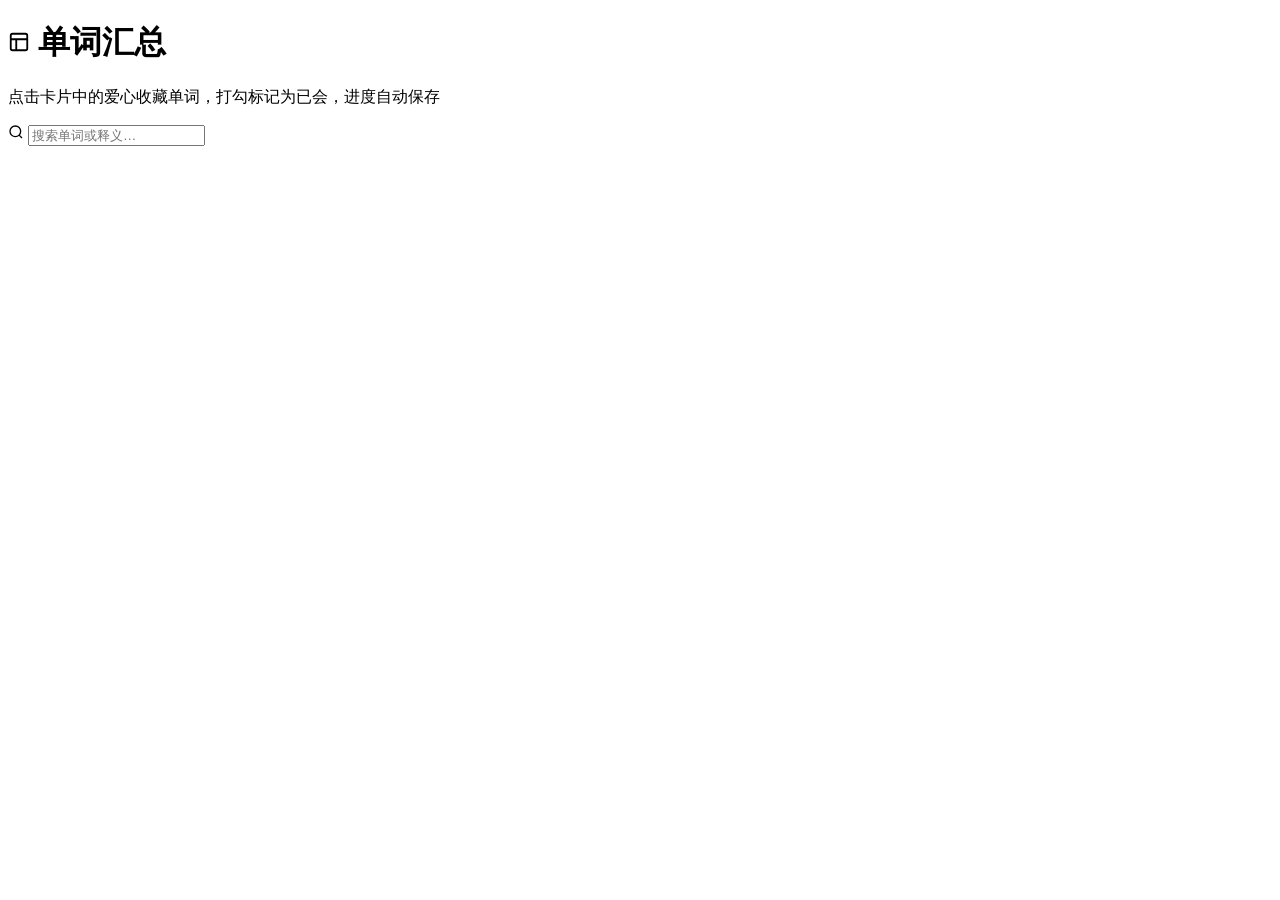
==== index.html @ 479fbe5a "feat: add index.html" ====
<!DOCTYPE html>
<html lang="zh-CN" data-theme="light">
<head>
  <meta charset="UTF-8">
  <meta name="viewport" content="width=device-width, initial-scale=1.0">
  <title>单词汇总 - 铁柱英语</title>
  <link rel="stylesheet" href="css/tokens.css">
  <link rel="stylesheet" href="css/base.css">
  <link rel="stylesheet" href="css/pages.css">
</head>
<body data-page="words">
  <main class="main">
    <div class="page-head">
      <h1 class="page-title">
        <svg width="22" height="22" viewBox="0 0 24 24" fill="none" stroke="currentColor" stroke-width="2"><rect x="3" y="3" width="18" height="18" rx="2"></rect><path d="M3 9h18M9 21V9"></path></svg>
        单词汇总
      </h1>
      <p class="page-desc">点击卡片中的爱心收藏单词，打勾标记为已会，进度自动保存</p>
    </div>

    <div class="stats-row" id="statsRow"></div>

    <div class="toolbar">
      <div class="search-box">
        <svg width="16" height="16" viewBox="0 0 24 24" fill="none" stroke="currentColor" stroke-width="2"><circle cx="11" cy="11" r="8"></circle><line x1="21" y1="21" x2="16.65" y2="16.65"></line></svg>
        <input type="text" class="search-input" id="searchInput" placeholder="搜索单词或释义…">
      </div>
      <div class="filter-chips" id="filterChips"></div>
    </div>

    <div class="word-grid" id="wordGrid"></div>
  </main>

  <script src="js/words.js"></script>
  <script src="js/store.js"></script>
  <script src="js/theme.js"></script>
  <script src="js/app.js"></script>
  <script src="js/layout.js"></script>
  <script src="js/index.js"></script>
</body>
</html>
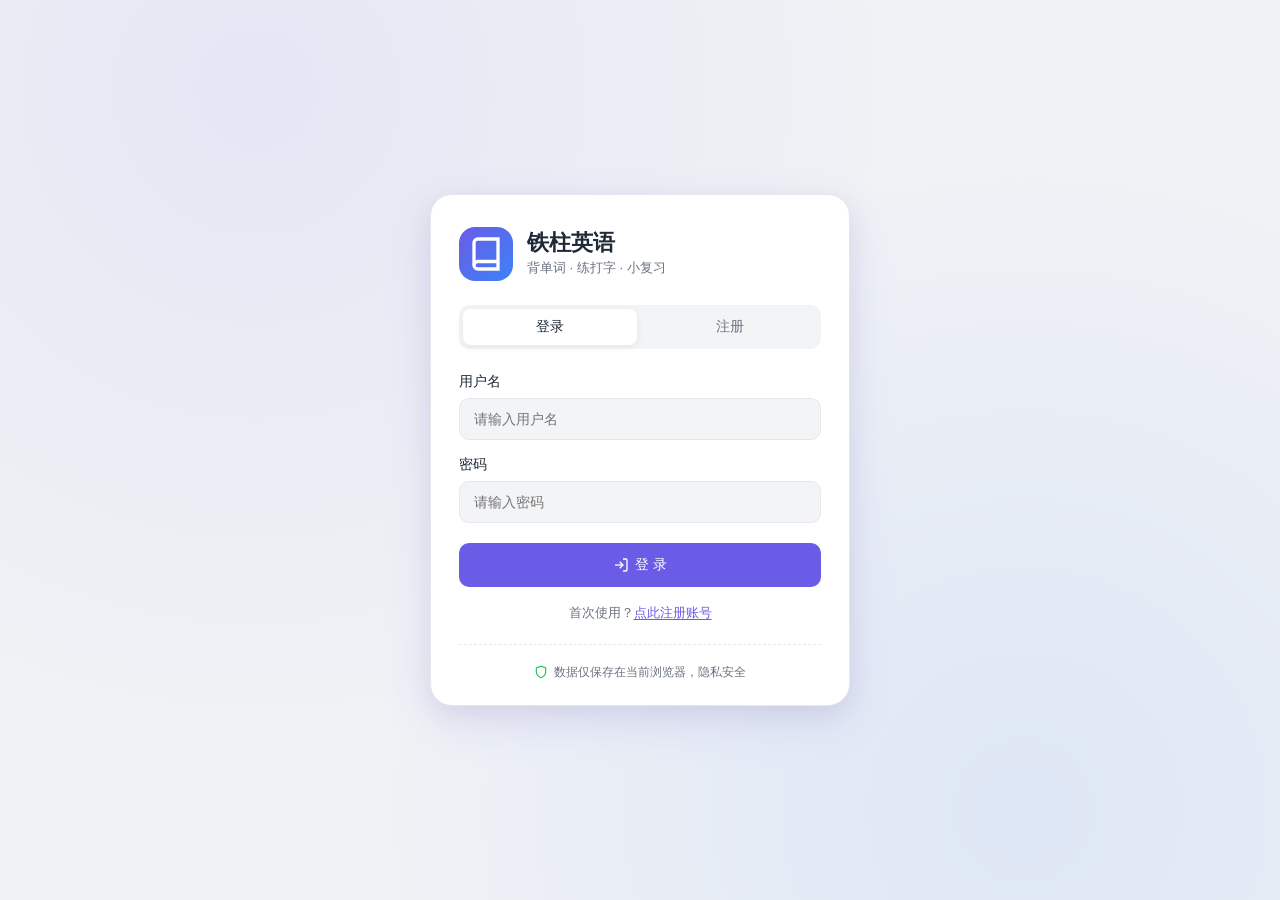
==== commit 18a91525: "chore: cache-bust store.js/layout.js/css refs with v=2" ====
--- a/index.html
+++ b/index.html
@@ -4,8 +4,8 @@
   <meta charset="UTF-8">
   <meta name="viewport" content="width=device-width, initial-scale=1.0">
   <title>单词汇总 - 铁柱英语</title>
-  <link rel="stylesheet" href="css/tokens.css">
-  <link rel="stylesheet" href="css/base.css">
+  <link rel="stylesheet" href="css/tokens.css?v=2">
+  <link rel="stylesheet" href="css/base.css?v=2">
   <link rel="stylesheet" href="css/pages.css">
 </head>
 <body data-page="words">
@@ -32,10 +32,10 @@
   </main>
 
   <script src="js/words.js"></script>
-  <script src="js/store.js"></script>
+  <script src="js/store.js?v=2"></script>
   <script src="js/theme.js"></script>
   <script src="js/app.js"></script>
-  <script src="js/layout.js"></script>
+  <script src="js/layout.js?v=2"></script>
   <script src="js/index.js"></script>
 </body>
 </html>
--- a/css/tokens.css
+++ b/css/tokens.css
@@ -0,0 +1,70 @@
+/* ============================================
+   铁柱英语 · 设计 Token（浅色 = 设计稿基准）
+   深色主题通过 data-theme="dark" 切换
+   ============================================ */
+
+:root,
+[data-theme="light"] {
+  --tz-background: #f0f2f5;          /* 主页面背景（采样自设计稿） */
+  --tz-foreground: #1f2937;          /* 主文本 */
+  --tz-card: #ffffff;                /* 卡片表面 */
+  --tz-primary: #6b5ce7;             /* 品牌紫 */
+  --tz-primary-hover: #5b4ed0;       /* 品牌紫 hover */
+  --tz-primary-foreground: #ffffff;  /* 主按钮上的文字 */
+  --tz-primary-soft: rgba(107, 92, 231, 0.08);   /* 品牌紫弱底 */
+  --tz-border: #e5e7eb;              /* 边框 */
+  --tz-muted: #6b7280;               /* 次要文本 */
+  --tz-muted-bg: #f3f4f6;            /* 弱底/输入框底 */
+  --tz-success: #22c55e;             /* 已会 · 绿 */
+  --tz-success-soft: rgba(34, 197, 94, 0.10);
+  --tz-warning: #f59e0b;             /* 副词标签 · 橙 */
+  --tz-warning-soft: rgba(245, 158, 11, 0.12);
+  --tz-danger: #ef4444;              /* 收藏/错误 · 红 */
+  --tz-danger-soft: rgba(239, 68, 68, 0.10);
+  --tz-info: #3b82f6;                /* 介词标签 · 蓝 */
+  --tz-info-soft: rgba(59, 130, 246, 0.10);
+  --tz-header: #ffffff;              /* 顶栏 */
+  --tz-shadow-card: 0 2px 8px rgba(0, 0, 0, 0.06);
+  --tz-shadow-lg: 0 8px 24px rgba(0, 0, 0, 0.08);
+  --tz-mask: rgba(17, 24, 39, 0.45);
+  --tz-radius-sm: 6px;
+  --tz-radius-md: 10px;
+  --tz-radius-lg: 16px;
+  --tz-radius-xl: 22px;
+  --tz-shadow-xl: 0 16px 48px rgba(107, 92, 231, 0.12), 0 8px 24px rgba(0, 0, 0, 0.06);
+  color-scheme: light;
+}
+
+[data-theme="dark"] {
+  --tz-background: #12131a;
+  --tz-foreground: #e6e8f0;
+  --tz-card: #1c1e29;
+  --tz-primary: #8278f5;
+  --tz-primary-hover: #948df8;
+  --tz-primary-foreground: #ffffff;
+  --tz-primary-soft: rgba(130, 120, 245, 0.14);
+  --tz-border: #2a2d3c;
+  --tz-muted: #9aa1b5;
+  --tz-muted-bg: #262938;
+  --tz-success: #3ddc84;
+  --tz-success-soft: rgba(61, 220, 132, 0.12);
+  --tz-warning: #fbbf24;
+  --tz-warning-soft: rgba(251, 191, 36, 0.14);
+  --tz-danger: #f87171;
+  --tz-danger-soft: rgba(248, 113, 113, 0.12);
+  --tz-info: #60a5fa;
+  --tz-info-soft: rgba(96, 165, 250, 0.12);
+  --tz-header: #1a1c26;
+  --tz-shadow-card: 0 2px 10px rgba(0, 0, 0, 0.35);
+  --tz-shadow-lg: 0 10px 28px rgba(0, 0, 0, 0.45);
+  --tz-shadow-xl: 0 16px 48px rgba(0, 0, 0, 0.6), 0 8px 24px rgba(0, 0, 0, 0.4);
+  --tz-mask: rgba(0, 0, 0, 0.6);
+  color-scheme: dark;
+}
+
+/* 主题切换的平滑过渡 */
+html.theme-anim,
+html.theme-anim body,
+html.theme-anim * {
+  transition: background-color 0.35s ease, border-color 0.35s ease, color 0.35s ease !important;
+}
--- a/css/base.css
+++ b/css/base.css
@@ -0,0 +1,662 @@
+/* ============================================
+   铁柱英语 · 基础样式 / 顶栏 / 通用组件
+   ============================================ */
+
+* {
+  box-sizing: border-box;
+}
+
+html {
+  -webkit-text-size-adjust: 100%;
+}
+
+body {
+  margin: 0;
+  font-family: -apple-system, BlinkMacSystemFont, "Segoe UI", Roboto, "Helvetica Neue", Arial, "PingFang SC", "Microsoft YaHei", sans-serif;
+  background: var(--tz-background);
+  color: var(--tz-foreground);
+  line-height: 1.5;
+  min-height: 100vh;
+}
+
+a {
+  color: inherit;
+  text-decoration: none;
+}
+
+button {
+  font-family: inherit;
+}
+
+svg {
+  flex-shrink: 0;
+}
+
+::selection {
+  background: var(--tz-primary-soft);
+}
+
+/* ---------- 顶栏（还原设计稿） ---------- */
+.header {
+  position: sticky;
+  top: 0;
+  z-index: 100;
+  background: var(--tz-header);
+  border-bottom: 1px solid var(--tz-border);
+  box-shadow: 0 1px 2px rgba(0, 0, 0, 0.03);
+}
+
+.header-inner {
+  max-width: 1200px;
+  margin: 0 auto;
+  height: 64px;
+  display: flex;
+  align-items: center;
+  justify-content: space-between;
+  gap: 12px;
+  padding: 0 24px;
+}
+
+.logo {
+  display: flex;
+  align-items: center;
+  gap: 8px;
+  font-weight: 700;
+  font-size: 18px;
+  color: var(--tz-primary);
+}
+
+.logo-icon {
+  width: 28px;
+  height: 28px;
+  background: var(--tz-primary);
+  color: #fff;
+  border-radius: 6px;
+  display: flex;
+  align-items: center;
+  justify-content: center;
+  font-size: 14px;
+}
+
+.nav {
+  display: flex;
+  align-items: center;
+  gap: 8px;
+}
+
+.nav a {
+  display: flex;
+  align-items: center;
+  gap: 6px;
+  padding: 8px 16px;
+  border-radius: 20px;
+  font-size: 14px;
+  color: var(--tz-muted);
+  transition: all 0.2s;
+  white-space: nowrap;
+}
+
+.nav a:hover {
+  color: var(--tz-primary);
+  background: var(--tz-primary-soft);
+}
+
+.nav a.active {
+  background: var(--tz-primary);
+  color: #fff;
+}
+
+.header-actions {
+  display: flex;
+  align-items: center;
+  gap: 10px;
+}
+
+/* 主题切换按钮 */
+.theme-toggle {
+  width: 36px;
+  height: 36px;
+  border-radius: 50%;
+  border: 1px solid var(--tz-border);
+  background: var(--tz-card);
+  color: var(--tz-muted);
+  display: flex;
+  align-items: center;
+  justify-content: center;
+  cursor: pointer;
+  transition: all 0.2s;
+}
+
+.theme-toggle:hover {
+  color: var(--tz-primary);
+  border-color: var(--tz-primary);
+  background: var(--tz-primary-soft);
+  transform: rotate(15deg);
+}
+
+.theme-toggle .icon-moon { display: none; }
+[data-theme="dark"] .theme-toggle .icon-moon { display: block; }
+[data-theme="dark"] .theme-toggle .icon-sun { display: none; }
+
+.user-status {
+  display: flex;
+  align-items: center;
+  gap: 8px;
+  font-size: 14px;
+  color: var(--tz-muted);
+  background: transparent;
+  border: none;
+  cursor: pointer;
+  padding: 2px 6px;
+  border-radius: var(--tz-radius-md);
+  transition: background 0.2s;
+}
+
+.user-status:hover { background: var(--tz-muted-bg); }
+.user-status:hover .user-avatar {
+  box-shadow: 0 0 0 3px var(--tz-primary-soft);
+}
+
+.user-avatar {
+  width: 32px;
+  height: 32px;
+  border-radius: 50%;
+  background: var(--tz-primary);
+  color: #fff;
+  display: flex;
+  align-items: center;
+  justify-content: center;
+  font-weight: 500;
+  transition: box-shadow 0.2s;
+}
+
+/* 汉堡按钮（移动端） */
+.menu-toggle {
+  display: none;
+  width: 38px;
+  height: 38px;
+  border-radius: var(--tz-radius-sm);
+  border: 1px solid var(--tz-border);
+  background: var(--tz-card);
+  color: var(--tz-foreground);
+  cursor: pointer;
+  align-items: center;
+  justify-content: center;
+}
+
+/* 移动端抽屉导航 */
+.mobile-nav {
+  display: none;
+  position: fixed;
+  inset: 0;
+  z-index: 200;
+}
+
+.mobile-nav.open {
+  display: block;
+}
+
+.mobile-nav-mask {
+  position: absolute;
+  inset: 0;
+  background: var(--tz-mask);
+  backdrop-filter: blur(2px);
+}
+
+.mobile-nav-panel {
+  position: absolute;
+  top: 0;
+  left: 0;
+  bottom: 0;
+  width: min(78vw, 300px);
+  background: var(--tz-card);
+  box-shadow: var(--tz-shadow-lg);
+  padding: 20px 16px;
+  display: flex;
+  flex-direction: column;
+  gap: 6px;
+  animation: slideIn 0.25s ease;
+}
+
+@keyframes slideIn {
+  from { transform: translateX(-16px); opacity: 0; }
+  to { transform: translateX(0); opacity: 1; }
+}
+
+.mobile-nav-panel .logo {
+  padding: 4px 10px 18px;
+}
+
+.mobile-nav-panel a {
+  display: flex;
+  align-items: center;
+  gap: 10px;
+  padding: 13px 14px;
+  border-radius: var(--tz-radius-md);
+  font-size: 15px;
+  color: var(--tz-muted);
+}
+
+.mobile-nav-panel a:hover { background: var(--tz-primary-soft); color: var(--tz-primary); }
+.mobile-nav-panel a.active { background: var(--tz-primary); color: #fff; }
+
+.mobile-logout {
+  margin-top: auto;
+  display: flex;
+  align-items: center;
+  gap: 10px;
+  padding: 13px 14px;
+  border-radius: var(--tz-radius-md);
+  font-size: 15px;
+  color: var(--tz-danger);
+  background: transparent;
+  border: 1px solid transparent;
+  cursor: pointer;
+}
+.mobile-logout:hover { background: var(--tz-danger-soft); }
+
+/* ---------- 用户下拉菜单 ---------- */
+.user-dropdown {
+  position: relative;
+}
+.user-btn {
+  display: flex;
+  align-items: center;
+  gap: 8px;
+  font-size: 14px;
+  color: var(--tz-muted);
+  background: transparent;
+  border: none;
+  cursor: pointer;
+  padding: 2px 6px;
+  border-radius: var(--tz-radius-md);
+  transition: background 0.2s;
+}
+.user-btn:hover { background: var(--tz-muted-bg); }
+.user-btn:hover .user-avatar {
+  box-shadow: 0 0 0 3px var(--tz-primary-soft);
+}
+
+.user-menu {
+  position: absolute;
+  right: 0;
+  top: calc(100% + 8px);
+  min-width: 170px;
+  background: var(--tz-card);
+  border: 1px solid var(--tz-border);
+  box-shadow: var(--tz-shadow-lg);
+  border-radius: var(--tz-radius-lg);
+  padding: 6px;
+  opacity: 0;
+  visibility: hidden;
+  transform: translateY(-4px);
+  transition: all 0.18s ease;
+  z-index: 102;
+}
+.user-menu.open {
+  opacity: 1;
+  visibility: visible;
+  transform: translateY(0);
+}
+.user-menu a,
+.user-menu button {
+  display: flex;
+  align-items: center;
+  gap: 10px;
+  width: 100%;
+  padding: 10px 12px;
+  border-radius: var(--tz-radius-sm);
+  font-size: 14px;
+  color: var(--tz-foreground);
+  background: transparent;
+  border: none;
+  cursor: pointer;
+  text-align: left;
+}
+.user-menu a:hover,
+.user-menu button:hover { background: var(--tz-primary-soft); color: var(--tz-primary); }
+.user-menu button#logoutBtn:hover { background: var(--tz-danger-soft); color: var(--tz-danger); }
+
+/* ---------- 登录页 ---------- */
+.auth-main {
+  min-height: 100vh;
+  display: flex;
+  align-items: center;
+  justify-content: center;
+  padding: 24px 16px;
+  background:
+    radial-gradient(circle at 20% 10%, var(--tz-primary-soft) 0%, transparent 50%),
+    radial-gradient(circle at 80% 90%, var(--tz-info-soft) 0%, transparent 50%),
+    var(--tz-background);
+}
+
+.auth-card {
+  width: 100%;
+  max-width: 420px;
+  background: var(--tz-card);
+  border: 1px solid var(--tz-border);
+  border-radius: var(--tz-radius-xl);
+  box-shadow: var(--tz-shadow-xl);
+  padding: 32px 28px 24px;
+}
+
+.auth-brand {
+  display: flex;
+  align-items: center;
+  gap: 14px;
+  margin-bottom: 24px;
+}
+.auth-logo {
+  width: 54px;
+  height: 54px;
+  border-radius: var(--tz-radius-lg);
+  background: linear-gradient(135deg, var(--tz-primary) 0%, var(--tz-info) 100%);
+  color: #fff;
+  display: flex;
+  align-items: center;
+  justify-content: center;
+  flex-shrink: 0;
+}
+.auth-title {
+  font-size: 22px;
+  font-weight: 700;
+  line-height: 1.2;
+}
+.auth-sub {
+  font-size: 13px;
+  color: var(--tz-muted);
+  margin-top: 2px;
+}
+
+.auth-tabs {
+  display: flex;
+  gap: 6px;
+  background: var(--tz-muted-bg);
+  border-radius: var(--tz-radius-md);
+  padding: 4px;
+  margin-bottom: 22px;
+}
+.auth-tab {
+  flex: 1;
+  padding: 9px 0;
+  background: transparent;
+  border: none;
+  border-radius: 8px;
+  font-size: 14px;
+  font-weight: 500;
+  color: var(--tz-muted);
+  cursor: pointer;
+  transition: all 0.2s;
+}
+.auth-tab.active {
+  background: var(--tz-card);
+  color: var(--tz-foreground);
+  box-shadow: var(--tz-shadow-card);
+}
+
+.auth-form { display: none; }
+.auth-form.active { display: block; }
+
+.auth-form .form-group { margin-bottom: 14px; }
+.auth-form .form-label { margin-bottom: 6px; }
+.auth-form .form-input { height: 42px; }
+
+.auth-btn {
+  width: 100%;
+  margin-top: 6px;
+  height: 44px;
+  font-size: 15px;
+}
+
+.auth-hint {
+  margin-top: 16px;
+  text-align: center;
+  font-size: 13px;
+  color: var(--tz-muted);
+}
+.auth-switch {
+  color: var(--tz-primary);
+  text-decoration: underline;
+  text-underline-offset: 2px;
+}
+.auth-switch:hover { color: var(--tz-primary-hover); }
+
+.auth-foot {
+  margin-top: 22px;
+  padding-top: 18px;
+  border-top: 1px dashed var(--tz-border);
+  display: flex;
+  align-items: center;
+  justify-content: center;
+  gap: 6px;
+  font-size: 12px;
+  color: var(--tz-muted);
+}
+.auth-foot svg { color: var(--tz-success); }
+
+.form-required { color: var(--tz-danger); }
+
+@media (max-width: 480px) {
+  .auth-card { padding: 24px 20px 20px; border-radius: var(--tz-radius-lg); }
+  .auth-title { font-size: 20px; }
+}
+
+/* ---------- 页面骨架 ---------- */
+.main {
+  max-width: 1100px;
+  margin: 0 auto;
+  padding: 24px;
+}
+
+.page-head {
+  margin-bottom: 20px;
+}
+
+.page-title {
+  font-size: 22px;
+  font-weight: 700;
+  margin: 0 0 4px;
+  display: flex;
+  align-items: center;
+  gap: 10px;
+}
+
+.page-title svg { color: var(--tz-primary); }
+
+.page-desc {
+  font-size: 13px;
+  color: var(--tz-muted);
+  margin: 0;
+}
+
+/* ---------- 通用按钮 ---------- */
+.btn {
+  display: inline-flex;
+  align-items: center;
+  justify-content: center;
+  gap: 6px;
+  padding: 9px 18px;
+  border-radius: var(--tz-radius-md);
+  border: 1px solid transparent;
+  font-size: 14px;
+  font-weight: 500;
+  cursor: pointer;
+  transition: all 0.2s;
+  user-select: none;
+}
+
+.btn-primary {
+  background: var(--tz-primary);
+  color: var(--tz-primary-foreground);
+}
+
+.btn-primary:hover {
+  background: var(--tz-primary-hover);
+  transform: translateY(-1px);
+  box-shadow: 0 4px 12px var(--tz-primary-soft);
+}
+
+.btn-ghost {
+  background: var(--tz-card);
+  color: var(--tz-muted);
+  border-color: var(--tz-border);
+}
+
+.btn-ghost:hover {
+  color: var(--tz-primary);
+  border-color: var(--tz-primary);
+  background: var(--tz-primary-soft);
+}
+
+.btn:active { transform: translateY(0) scale(0.98); }
+
+.btn:disabled {
+  opacity: 0.5;
+  cursor: not-allowed;
+  transform: none !important;
+}
+
+/* ---------- 徽章（词性标签） ---------- */
+.badge {
+  display: inline-flex;
+  align-items: center;
+  gap: 4px;
+  padding: 2px 10px;
+  border-radius: 20px;
+  font-size: 12px;
+  font-weight: 500;
+  line-height: 1.6;
+}
+
+.badge-noun { background: var(--tz-success-soft); color: var(--tz-success); }
+.badge-verb { background: var(--tz-danger-soft); color: var(--tz-danger); }
+.badge-adj { background: var(--tz-warning-soft); color: var(--tz-warning); }
+.badge-adv { background: var(--tz-warning-soft); color: var(--tz-warning); }
+.badge-prep { background: var(--tz-info-soft); color: var(--tz-info); }
+.badge-phrase { background: var(--tz-primary-soft); color: var(--tz-primary); }
+
+/* ---------- 空状态（还原设计稿） ---------- */
+.empty-state {
+  min-height: 280px;
+  display: flex;
+  flex-direction: column;
+  align-items: center;
+  justify-content: center;
+  color: var(--tz-muted);
+  gap: 12px;
+  padding: 40px 20px;
+  text-align: center;
+}
+
+.empty-icon {
+  width: 48px;
+  height: 48px;
+  border-radius: 50%;
+  background: var(--tz-muted-bg);
+  display: flex;
+  align-items: center;
+  justify-content: center;
+}
+
+/* ---------- Toast 轻提示 ---------- */
+.toast-container {
+  position: fixed;
+  top: 76px;
+  left: 50%;
+  transform: translateX(-50%);
+  z-index: 300;
+  display: flex;
+  flex-direction: column;
+  gap: 8px;
+  pointer-events: none;
+  width: max-content;
+  max-width: calc(100vw - 32px);
+}
+
+.toast {
+  display: flex;
+  align-items: center;
+  gap: 8px;
+  background: var(--tz-card);
+  color: var(--tz-foreground);
+  border: 1px solid var(--tz-border);
+  box-shadow: var(--tz-shadow-lg);
+  border-radius: var(--tz-radius-md);
+  padding: 10px 18px;
+  font-size: 14px;
+  animation: toastIn 0.25s ease;
+}
+
+.toast.leaving { animation: toastOut 0.25s ease forwards; }
+
+.toast svg { color: var(--tz-primary); }
+.toast.toast-success svg { color: var(--tz-success); }
+.toast.toast-danger svg { color: var(--tz-danger); }
+
+@keyframes toastIn {
+  from { transform: translateY(-10px); opacity: 0; }
+  to { transform: translateY(0); opacity: 1; }
+}
+
+@keyframes toastOut {
+  from { transform: translateY(0); opacity: 1; }
+  to { transform: translateY(-10px); opacity: 0; }
+}
+
+/* ---------- 统计卡 ---------- */
+.stats-row {
+  display: grid;
+  grid-template-columns: repeat(4, 1fr);
+  gap: 16px;
+  margin-bottom: 20px;
+}
+
+.stat-card {
+  background: var(--tz-card);
+  border-radius: var(--tz-radius-lg);
+  box-shadow: var(--tz-shadow-card);
+  padding: 16px 18px;
+  display: flex;
+  align-items: center;
+  gap: 14px;
+  transition: transform 0.2s, box-shadow 0.2s;
+}
+
+.stat-card:hover {
+  transform: translateY(-2px);
+  box-shadow: var(--tz-shadow-lg);
+}
+
+.stat-icon {
+  width: 42px;
+  height: 42px;
+  border-radius: var(--tz-radius-md);
+  display: flex;
+  align-items: center;
+  justify-content: center;
+  flex-shrink: 0;
+}
+
+.stat-value {
+  font-size: 22px;
+  font-weight: 700;
+  line-height: 1.2;
+}
+
+.stat-label {
+  font-size: 12px;
+  color: var(--tz-muted);
+}
+
+/* ---------- 滚动条 ---------- */
+::-webkit-scrollbar { width: 8px; height: 8px; }
+::-webkit-scrollbar-thumb { background: var(--tz-border); border-radius: 4px; }
+::-webkit-scrollbar-thumb:hover { background: var(--tz-muted); }
+
+/* ---------- 动效偏好 ---------- */
+@media (prefers-reduced-motion: reduce) {
+  *, *::before, *::after {
+    animation-duration: 0.01ms !important;
+    transition-duration: 0.01ms !important;
+  }
+}
--- a/css/pages.css
+++ b/css/pages.css
@@ -0,0 +1,810 @@
+/* ============================================
+   铁柱英语 · 页面级样式（含多端适配）
+   ============================================ */
+
+/* ============ 单词汇总 index ============ */
+.toolbar {
+  display: flex;
+  gap: 12px;
+  align-items: center;
+  flex-wrap: wrap;
+  margin-bottom: 20px;
+}
+
+.search-box {
+  flex: 1;
+  min-width: 220px;
+  position: relative;
+}
+
+.search-box svg {
+  position: absolute;
+  left: 14px;
+  top: 50%;
+  transform: translateY(-50%);
+  color: var(--tz-muted);
+}
+
+.search-input {
+  width: 100%;
+  padding: 11px 16px 11px 42px;
+  border-radius: var(--tz-radius-md);
+  border: 1px solid var(--tz-border);
+  background: var(--tz-card);
+  color: var(--tz-foreground);
+  font-size: 14px;
+  outline: none;
+  transition: border-color 0.2s, box-shadow 0.2s;
+}
+
+.search-input::placeholder { color: var(--tz-muted); }
+
+.search-input:focus {
+  border-color: var(--tz-primary);
+  box-shadow: 0 0 0 3px var(--tz-primary-soft);
+}
+
+.filter-chips {
+  display: flex;
+  gap: 8px;
+  flex-wrap: wrap;
+}
+
+.chip {
+  padding: 7px 16px;
+  border-radius: 20px;
+  border: 1px solid var(--tz-border);
+  background: var(--tz-card);
+  color: var(--tz-muted);
+  font-size: 13px;
+  cursor: pointer;
+  transition: all 0.2s;
+}
+
+.chip:hover { color: var(--tz-primary); border-color: var(--tz-primary); }
+
+.chip.active {
+  background: var(--tz-primary);
+  border-color: var(--tz-primary);
+  color: #fff;
+}
+
+.word-grid {
+  display: grid;
+  grid-template-columns: repeat(auto-fill, minmax(300px, 1fr));
+  gap: 16px;
+}
+
+.word-card {
+  background: var(--tz-card);
+  border-radius: var(--tz-radius-lg);
+  box-shadow: var(--tz-shadow-card);
+  padding: 18px 20px;
+  display: flex;
+  flex-direction: column;
+  gap: 10px;
+  border: 1px solid transparent;
+  transition: transform 0.2s, box-shadow 0.2s, border-color 0.2s;
+  animation: cardIn 0.3s ease backwards;
+}
+
+@keyframes cardIn {
+  from { transform: translateY(8px); opacity: 0; }
+  to { transform: translateY(0); opacity: 1; }
+}
+
+.word-card:hover {
+  transform: translateY(-3px);
+  box-shadow: var(--tz-shadow-lg);
+}
+
+.word-card.known { border-color: var(--tz-success); }
+
+.word-card-top {
+  display: flex;
+  align-items: center;
+  justify-content: space-between;
+  gap: 8px;
+}
+
+.word-name {
+  font-size: 18px;
+  font-weight: 700;
+  color: var(--tz-primary);
+}
+
+.word-card-actions {
+  display: flex;
+  gap: 6px;
+}
+
+.icon-btn {
+  width: 34px;
+  height: 34px;
+  border-radius: 50%;
+  border: 1px solid var(--tz-border);
+  background: transparent;
+  color: var(--tz-muted);
+  display: flex;
+  align-items: center;
+  justify-content: center;
+  cursor: pointer;
+  transition: all 0.2s;
+}
+
+.icon-btn:hover { transform: scale(1.1); }
+
+.icon-btn.fav-on {
+  border-color: var(--tz-danger);
+  background: var(--tz-danger-soft);
+  color: var(--tz-danger);
+}
+
+.icon-btn.known-on {
+  border-color: var(--tz-success);
+  background: var(--tz-success-soft);
+  color: var(--tz-success);
+}
+
+.icon-btn.fav-on:hover { color: var(--tz-danger); }
+.icon-btn.known-on:hover { color: var(--tz-success); }
+
+.word-cn { font-size: 14px; }
+
+.word-en {
+  font-size: 13px;
+  color: var(--tz-muted);
+  font-style: italic;
+  margin: 0;
+  border-left: 2px solid var(--tz-border);
+  padding-left: 10px;
+}
+
+/* ============ 打字练习 typing ============ */
+.typing-wrap {
+  max-width: 760px;
+  margin: 0 auto;
+}
+
+.typing-card {
+  background: var(--tz-card);
+  border-radius: var(--tz-radius-lg);
+  box-shadow: var(--tz-shadow-card);
+  padding: 28px;
+}
+
+.typing-sentence {
+  font-size: 20px;
+  line-height: 2;
+  letter-spacing: 0.5px;
+  margin: 0 0 24px;
+  font-family: Consolas, Monaco, "Courier New", monospace;
+  word-break: break-word;
+}
+
+.typing-sentence .ch {
+  position: relative;
+  white-space: pre;
+}
+
+.typing-sentence .ch.pending { color: var(--tz-muted); }
+.typing-sentence .ch.correct { color: var(--tz-success); }
+.typing-sentence .ch.wrong { color: var(--tz-danger); background: var(--tz-danger-soft); border-radius: 3px; }
+.typing-sentence .ch.current::before {
+  content: "";
+  position: absolute;
+  left: -2px;
+  top: 15%;
+  bottom: 15%;
+  width: 2px;
+  background: var(--tz-primary);
+  border-radius: 2px;
+  animation: blink 1s steps(1) infinite;
+}
+
+@keyframes blink { 50% { opacity: 0; } }
+
+.typing-input {
+  width: 100%;
+  padding: 14px 16px;
+  font-size: 16px;
+  font-family: inherit;
+  border-radius: var(--tz-radius-md);
+  border: 1px solid var(--tz-border);
+  background: var(--tz-muted-bg);
+  color: var(--tz-foreground);
+  outline: none;
+  transition: border-color 0.2s, box-shadow 0.2s;
+}
+
+.typing-input:focus {
+  border-color: var(--tz-primary);
+  box-shadow: 0 0 0 3px var(--tz-primary-soft);
+  background: var(--tz-card);
+}
+
+.typing-meta {
+  display: flex;
+  justify-content: space-between;
+  align-items: center;
+  margin-top: 16px;
+  flex-wrap: wrap;
+  gap: 10px;
+}
+
+.typing-hint {
+  font-size: 13px;
+  color: var(--tz-muted);
+  display: flex;
+  align-items: center;
+  gap: 6px;
+}
+
+.typing-result {
+  margin-top: 24px;
+  border-top: 1px dashed var(--tz-border);
+  padding-top: 24px;
+  display: none;
+}
+
+.typing-result.show { display: block; animation: cardIn 0.35s ease; }
+
+.result-grid {
+  display: grid;
+  grid-template-columns: repeat(4, 1fr);
+  gap: 12px;
+  margin-bottom: 20px;
+}
+
+.result-item {
+  background: var(--tz-muted-bg);
+  border-radius: var(--tz-radius-md);
+  padding: 14px;
+  text-align: center;
+}
+
+.result-value {
+  font-size: 24px;
+  font-weight: 700;
+  color: var(--tz-primary);
+}
+
+.result-label { font-size: 12px; color: var(--tz-muted); }
+
+/* ============ 每日一读 reading ============ */
+.reading-wrap {
+  max-width: 800px;
+  margin: 0 auto;
+}
+
+.reading-card {
+  background: var(--tz-card);
+  border-radius: var(--tz-radius-lg);
+  box-shadow: var(--tz-shadow-card);
+  overflow: hidden;
+}
+
+.reading-head {
+  padding: 24px 28px;
+  border-bottom: 1px solid var(--tz-border);
+  display: flex;
+  justify-content: space-between;
+  align-items: center;
+  flex-wrap: wrap;
+  gap: 12px;
+}
+
+.reading-title { font-size: 20px; font-weight: 700; margin: 0; }
+
+.reading-tag { font-size: 13px; color: var(--tz-muted); }
+
+.reading-toolbar {
+  display: flex;
+  gap: 10px;
+  flex-wrap: wrap;
+}
+
+.reading-body {
+  padding: 28px;
+  font-size: 17px;
+  line-height: 2.1;
+}
+
+.reading-body p { margin: 0 0 18px; }
+.reading-body p:last-child { margin-bottom: 0; }
+
+.reading-body .w {
+  cursor: pointer;
+  border-bottom: 2px dotted var(--tz-primary);
+  transition: background 0.15s;
+  border-radius: 3px;
+  padding: 1px 2px;
+}
+
+.reading-body .w:hover { background: var(--tz-primary-soft); }
+
+.reading-body .w.known {
+  color: var(--tz-success);
+  border-bottom-color: var(--tz-success);
+}
+
+.reading-trans {
+  border-top: 1px dashed var(--tz-border);
+  padding: 24px 28px;
+  font-size: 15px;
+  color: var(--tz-muted);
+  line-height: 2;
+  display: none;
+}
+
+.reading-trans.show { display: block; animation: cardIn 0.3s ease; }
+
+/* 单词弹窗 */
+.modal-mask {
+  position: fixed;
+  inset: 0;
+  z-index: 250;
+  background: var(--tz-mask);
+  backdrop-filter: blur(3px);
+  display: flex;
+  align-items: center;
+  justify-content: center;
+  padding: 20px;
+  animation: fadeIn 0.2s ease;
+}
+
+@keyframes fadeIn { from { opacity: 0; } to { opacity: 1; } }
+
+.modal {
+  background: var(--tz-card);
+  border-radius: var(--tz-radius-lg);
+  box-shadow: var(--tz-shadow-lg);
+  width: min(420px, 100%);
+  padding: 26px;
+  animation: modalIn 0.25s ease;
+}
+
+@keyframes modalIn {
+  from { transform: scale(0.94) translateY(10px); opacity: 0; }
+  to { transform: scale(1) translateY(0); opacity: 1; }
+}
+
+.modal-word {
+  font-size: 24px;
+  font-weight: 700;
+  color: var(--tz-primary);
+  display: flex;
+  align-items: center;
+  gap: 10px;
+  flex-wrap: wrap;
+}
+
+.modal-cn { font-size: 15px; margin: 8px 0 4px; }
+
+.modal-en {
+  font-size: 13px;
+  color: var(--tz-muted);
+  font-style: italic;
+  margin: 0 0 18px;
+}
+
+.modal-actions { display: flex; gap: 10px; }
+
+.modal-actions .btn { flex: 1; }
+
+/* ============ 个人中心 profile（还原设计稿） ============ */
+.profile-main {
+  max-width: 1100px;
+  margin: 0 auto;
+  padding: 24px;
+  display: grid;
+  grid-template-columns: 240px 1fr;
+  gap: 24px;
+  align-items: start;
+}
+
+.sidebar {
+  background: var(--tz-card);
+  border-radius: var(--tz-radius-lg);
+  box-shadow: var(--tz-shadow-card);
+  padding: 16px;
+  height: fit-content;
+  position: sticky;
+  top: 88px;
+}
+
+.sidebar-title {
+  display: flex;
+  align-items: center;
+  gap: 8px;
+  font-size: 16px;
+  font-weight: 700;
+  padding: 12px 12px 16px;
+  margin: 0;
+  color: var(--tz-foreground);
+}
+
+.menu-list { list-style: none; padding: 0; margin: 0; }
+
+.menu-list li a {
+  display: flex;
+  align-items: center;
+  gap: 10px;
+  padding: 12px;
+  border-radius: var(--tz-radius-sm);
+  font-size: 14px;
+  color: var(--tz-muted);
+  transition: all 0.2s;
+  cursor: pointer;
+}
+
+.menu-list li a:hover {
+  background: var(--tz-primary-soft);
+  color: var(--tz-primary);
+}
+
+.menu-list li a.active {
+  background: var(--tz-primary);
+  color: #fff;
+}
+
+.menu-list li a .count {
+  margin-left: auto;
+  font-size: 12px;
+  background: var(--tz-muted-bg);
+  color: var(--tz-muted);
+  border-radius: 10px;
+  padding: 0 8px;
+}
+
+.menu-list li a.active .count {
+  background: rgba(255, 255, 255, 0.22);
+  color: #fff;
+}
+
+.content-panel {
+  background: var(--tz-card);
+  border-radius: var(--tz-radius-lg);
+  box-shadow: var(--tz-shadow-card);
+  overflow: hidden;
+  min-width: 0;
+}
+
+.panel-header {
+  padding: 20px 24px;
+  border-bottom: 1px solid var(--tz-border);
+}
+
+.panel-title {
+  display: flex;
+  align-items: center;
+  gap: 10px;
+  font-size: 18px;
+  font-weight: 700;
+  color: var(--tz-primary);
+  margin: 0 0 6px;
+}
+
+.panel-desc { font-size: 13px; color: var(--tz-muted); }
+
+.panel-body { padding: 20px 24px 24px; }
+
+.panel-section { display: none; }
+.panel-section.active { display: block; animation: cardIn 0.3s ease; }
+
+/* 单词列表行 */
+.word-row {
+  display: flex;
+  align-items: center;
+  gap: 12px;
+  padding: 13px 14px;
+  border-radius: var(--tz-radius-md);
+  transition: background 0.2s;
+  border-bottom: 1px solid var(--tz-border);
+}
+
+.word-row:last-child { border-bottom: none; }
+.word-row:hover { background: var(--tz-primary-soft); }
+
+.word-row .word-name { font-size: 15px; flex-shrink: 0; }
+
+.word-row .row-cn {
+  font-size: 13px;
+  color: var(--tz-muted);
+  overflow: hidden;
+  text-overflow: ellipsis;
+  white-space: nowrap;
+  flex: 1;
+  min-width: 0;
+}
+
+.word-row .row-actions { display: flex; gap: 6px; flex-shrink: 0; }
+
+/* 我的手速 */
+.speed-stats {
+  display: grid;
+  grid-template-columns: repeat(3, 1fr);
+  gap: 14px;
+  margin-bottom: 22px;
+}
+
+.speed-chart-card {
+  background: var(--tz-muted-bg);
+  border-radius: var(--tz-radius-md);
+  padding: 20px;
+}
+
+.speed-chart-title {
+  font-size: 13px;
+  font-weight: 600;
+  color: var(--tz-muted);
+  margin: 0 0 12px;
+}
+
+.speed-list { margin-top: 18px; }
+
+.speed-row {
+  display: flex;
+  align-items: center;
+  gap: 12px;
+  padding: 11px 14px;
+  border-bottom: 1px solid var(--tz-border);
+  font-size: 14px;
+}
+
+.speed-row:last-child { border-bottom: none; }
+
+.speed-row .date { color: var(--tz-muted); font-size: 13px; width: 140px; flex-shrink: 0; }
+
+.speed-row .wpm { font-weight: 700; color: var(--tz-primary); width: 80px; flex-shrink: 0; }
+
+.speed-row .acc { color: var(--tz-success); width: 70px; flex-shrink: 0; }
+
+.speed-row .sentence {
+  color: var(--tz-muted);
+  font-size: 12px;
+  overflow: hidden;
+  text-overflow: ellipsis;
+  white-space: nowrap;
+  flex: 1;
+  min-width: 0;
+}
+
+/* 我的信息 */
+.info-form { max-width: 560px; margin-top: 20px; }
+
+.form-row {
+  display: grid;
+  grid-template-columns: 1fr 1fr;
+  gap: 16px;
+}
+
+.profile-showcase {
+  display: flex;
+  flex-direction: column;
+  gap: 16px;
+  margin-bottom: 24px;
+}
+
+.profile-card {
+  display: flex;
+  align-items: center;
+  gap: 16px;
+  padding: 18px 20px;
+  background: linear-gradient(135deg, var(--tz-primary-soft) 0%, var(--tz-card) 100%);
+  border: 1px solid var(--tz-border);
+  border-radius: var(--tz-radius-lg);
+}
+
+.profile-avatar {
+  width: 64px;
+  height: 64px;
+  border-radius: 50%;
+  background: linear-gradient(135deg, var(--tz-primary), var(--tz-info));
+  color: #fff;
+  display: flex;
+  align-items: center;
+  justify-content: center;
+  font-size: 26px;
+  font-weight: 600;
+  flex-shrink: 0;
+  box-shadow: 0 8px 20px rgba(0, 0, 0, 0.12);
+}
+
+.profile-basic { flex: 1; min-width: 0; }
+.profile-name { font-size: 18px; font-weight: 600; }
+.profile-sub { font-size: 13px; color: var(--tz-muted); margin-top: 4px; }
+
+.profile-chip {
+  font-size: 12px;
+  padding: 4px 10px;
+  border-radius: 999px;
+  background: var(--tz-card);
+  color: var(--tz-muted);
+  border: 1px solid var(--tz-border);
+  font-family: monospace;
+  white-space: nowrap;
+}
+
+.info-edit-btn {
+  margin-left: auto;
+  gap: 6px;
+  display: inline-flex;
+  align-items: center;
+  padding: 6px 14px;
+  font-size: 13px;
+  color: var(--tz-primary);
+  border: 1px solid var(--tz-primary);
+  background: transparent;
+  border-radius: var(--tz-radius-md);
+  cursor: pointer;
+  transition: all 0.2s;
+}
+
+.info-edit-btn:hover {
+  background: var(--tz-primary-soft);
+}
+
+.info-grid {
+  display: grid;
+  grid-template-columns: repeat(2, 1fr);
+  gap: 12px;
+}
+
+.info-item {
+  display: flex;
+  align-items: center;
+  gap: 12px;
+  padding: 14px 16px;
+  background: var(--tz-card);
+  border: 1px solid var(--tz-border);
+  border-radius: var(--tz-radius-md);
+  transition: border-color 0.2s, transform 0.2s;
+}
+
+.info-item:hover {
+  border-color: var(--tz-primary);
+  transform: translateY(-1px);
+}
+
+.info-item-full { grid-column: 1 / -1; }
+
+.info-icon {
+  width: 40px;
+  height: 40px;
+  border-radius: 10px;
+  display: flex;
+  align-items: center;
+  justify-content: center;
+  flex-shrink: 0;
+}
+
+.info-label { font-size: 12px; color: var(--tz-muted); }
+.info-value {
+  font-size: 14px;
+  font-weight: 500;
+  margin-top: 2px;
+  word-break: break-all;
+}
+
+.form-group { margin-bottom: 20px; }
+
+.form-label {
+  display: block;
+  font-size: 14px;
+  font-weight: 500;
+  margin-bottom: 8px;
+}
+
+.form-input {
+  width: 100%;
+  padding: 11px 14px;
+  border-radius: var(--tz-radius-md);
+  border: 1px solid var(--tz-border);
+  background: var(--tz-muted-bg);
+  color: var(--tz-foreground);
+  font-size: 14px;
+  outline: none;
+  transition: border-color 0.2s, box-shadow 0.2s;
+}
+
+.form-input:focus {
+  border-color: var(--tz-primary);
+  box-shadow: 0 0 0 3px var(--tz-primary-soft);
+  background: var(--tz-card);
+}
+
+.form-hint { font-size: 12px; color: var(--tz-muted); margin-top: 6px; }
+
+.avatar-preview {
+  display: flex;
+  align-items: center;
+  gap: 14px;
+}
+
+.avatar-preview .user-avatar { width: 56px; height: 56px; font-size: 22px; }
+
+.danger-zone {
+  border-top: 1px dashed var(--tz-border);
+  margin-top: 28px;
+  padding-top: 22px;
+  max-width: 460px;
+}
+
+.danger-title { font-size: 14px; font-weight: 600; color: var(--tz-danger); margin-bottom: 6px; }
+.danger-desc { font-size: 12px; color: var(--tz-muted); margin-bottom: 12px; }
+
+/* ============ 多端适配 ============ */
+@media (max-width: 1024px) {
+  .stats-row { grid-template-columns: repeat(2, 1fr); }
+  .result-grid { grid-template-columns: repeat(2, 1fr); }
+  .sidebar { position: static; }
+}
+
+@media (max-width: 768px) {
+  .nav { display: none; }
+  .menu-toggle { display: flex; }
+  .user-status span:not(.user-avatar) { display: none; }
+  .header-inner { padding: 0 16px; }
+  .main { padding: 16px; }
+
+  /* 个人中心：侧栏转为横向滚动标签 */
+  .profile-main {
+    grid-template-columns: 1fr;
+    gap: 14px;
+    padding: 16px;
+  }
+  .sidebar {
+    position: static;
+    padding: 10px;
+    border-radius: var(--tz-radius-lg);
+  }
+  .sidebar-title { display: none; }
+  .menu-list {
+    display: flex;
+    gap: 6px;
+    overflow-x: auto;
+    scrollbar-width: none;
+  }
+  .menu-list::-webkit-scrollbar { display: none; }
+  .menu-list li a {
+    padding: 8px 14px;
+    border-radius: 20px;
+    white-space: nowrap;
+    border: 1px solid var(--tz-border);
+  }
+  .menu-list li a.active { border-color: var(--tz-primary); }
+  .menu-list li a .count { display: none; }
+
+  .panel-header, .panel-body { padding: 16px; }
+  .word-grid { grid-template-columns: 1fr; }
+  .word-row .row-cn { display: none; }
+  .speed-row .sentence { display: none; }
+  .speed-row .date { width: auto; flex: 1; }
+  .typing-card { padding: 18px; }
+  .typing-sentence { font-size: 17px; }
+  .reading-body { padding: 18px; font-size: 16px; }
+  .reading-head { padding: 18px; }
+  .reading-trans { padding: 18px; }
+
+  .info-grid { grid-template-columns: 1fr; }
+  .form-row { grid-template-columns: 1fr; }
+  .profile-card { flex-wrap: wrap; }
+  .profile-chip { margin-top: 4px; }
+}
+
+@media (max-width: 480px) {
+  .stats-row { grid-template-columns: 1fr 1fr; gap: 10px; }
+  .stat-card { padding: 12px; flex-direction: column; align-items: flex-start; gap: 8px; }
+  .stat-value { font-size: 18px; }
+  .result-grid { grid-template-columns: repeat(2, 1fr); }
+  .result-value { font-size: 20px; }
+  .speed-stats { grid-template-columns: 1fr; }
+  .logo span:not(.logo-icon) { display: none; }
+  .search-box { min-width: 100%; }
+  .modal-actions { flex-direction: column; }
+  .form-actions { display: flex; }
+  .form-actions .btn { flex: 1; }
+  .info-item { padding: 12px; }
+  .info-icon { width: 36px; height: 36px; }
+}
